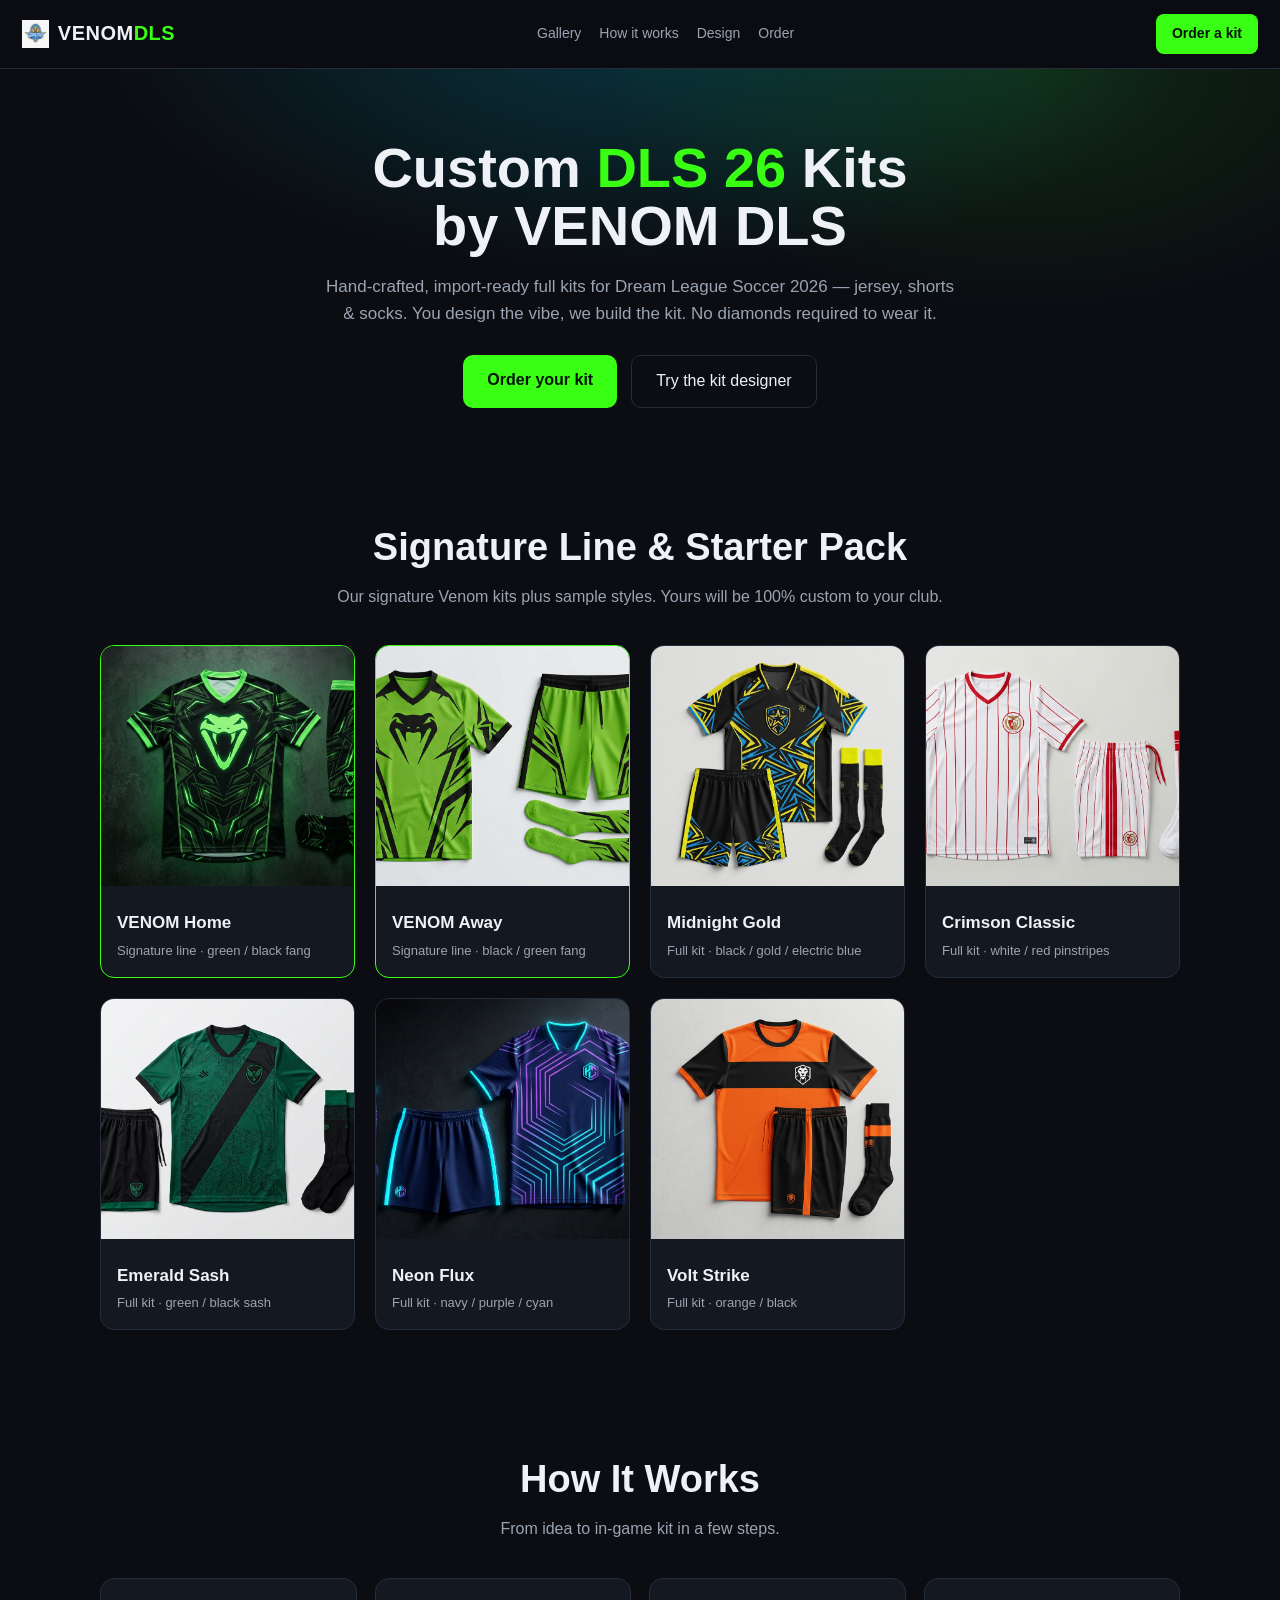
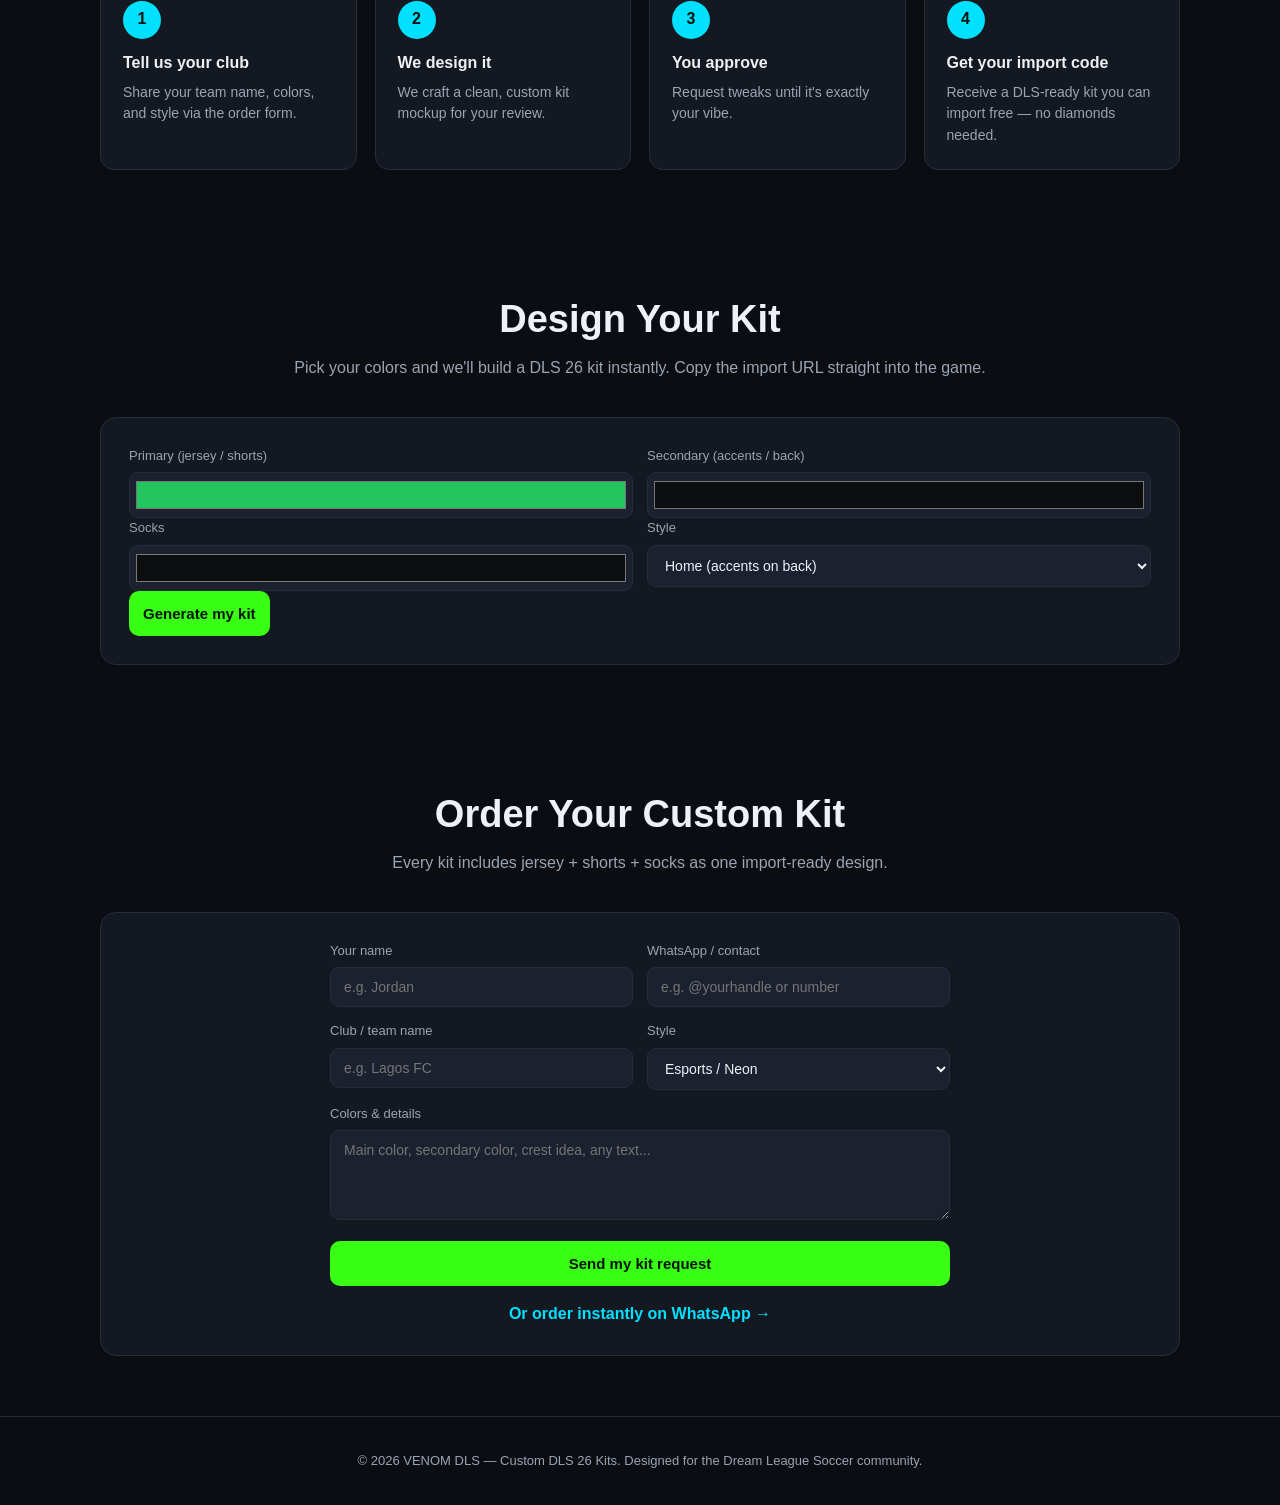
==== index.html @ 74398c33 "VENOM DLS: storefront + Supabase/Vercel-ready backend with auto kit generator" ====
<!DOCTYPE html>
<html lang="en">
<head>
<meta charset="UTF-8" />
<meta name="viewport" content="width=device-width, initial-scale=1.0" />
<title>VENOM DLS — Custom DLS 26 Kits</title>
<style>
  :root{
    --bg:#0b0d12; --panel:#141821; --panel2:#1b212e;
    --accent:#39ff14; --accent2:#00e0ff; --text:#eef1f6; --muted:#9aa4b2;
    --border:#262d3a;
  }
  *{box-sizing:border-box;margin:0;padding:0}
  html{scroll-behavior:smooth}
  body{font-family:Segoe UI,Roboto,Helvetica,Arial,sans-serif;background:var(--bg);color:var(--text);line-height:1.55}
  a{color:inherit;text-decoration:none}

  nav{position:sticky;top:0;z-index:50;display:flex;justify-content:space-between;align-items:center;
      padding:14px 22px;background:rgba(11,13,18,.85);backdrop-filter:blur(8px);border-bottom:1px solid var(--border)}
  .brand{display:flex;align-items:center;font-weight:800;font-size:20px;letter-spacing:.5px}
  .brand span{color:var(--accent)}
  .brand-logo{height:28px;width:auto;margin-right:9px;mix-blend-mode:screen}
  .nav-links{display:flex;gap:18px;font-size:14px;color:var(--muted)}
  .nav-links a:hover{color:var(--text)}
  .cta-btn{background:var(--accent);color:#04130a;font-weight:700;padding:9px 16px;border-radius:8px;font-size:14px}
  .cta-btn:hover{opacity:.9}

  header{text-align:center;padding:70px 20px 50px;background:
      radial-gradient(900px 400px at 50% -10%, rgba(0,224,255,.18), transparent 60%),
      radial-gradient(700px 400px at 80% 0%, rgba(57,255,20,.12), transparent 60%)}
  header h1{font-size:clamp(30px,6vw,56px);font-weight:800;line-height:1.05}
  header h1 b{color:var(--accent)}
  header p{max-width:640px;margin:18px auto 28px;color:var(--muted);font-size:17px}
  .hero-btns{display:flex;gap:14px;justify-content:center;flex-wrap:wrap}
  .btn-primary{background:var(--accent);color:#04130a;font-weight:700;padding:13px 24px;border-radius:10px}
  .btn-ghost{border:1px solid var(--border);padding:13px 24px;border-radius:10px;color:var(--text)}

  section{padding:60px 20px;max-width:1120px;margin:0 auto}
  .sec-head{text-align:center;margin-bottom:36px}
  .sec-head h2{font-size:clamp(24px,4vw,38px);font-weight:800}
  .sec-head p{color:var(--muted);margin-top:8px}

  .grid{display:grid;grid-template-columns:repeat(auto-fit,minmax(220px,1fr));gap:20px}
  .card{background:var(--panel);border:1px solid var(--border);border-radius:14px;overflow:hidden;transition:transform .2s,border-color .2s}
  .card:hover{transform:translateY(-4px);border-color:var(--accent)}
  .card img{width:100%;height:240px;object-fit:cover;background:#0e1118}
  .card .body{padding:16px}
  .card .body h3{font-size:17px;font-weight:700}
  .card .body p{color:var(--muted);font-size:13px;margin-top:4px}

  .steps{display:grid;grid-template-columns:repeat(auto-fit,minmax(220px,1fr));gap:18px}
  .step{background:var(--panel);border:1px solid var(--border);border-radius:14px;padding:22px}
  .step .num{width:38px;height:38px;border-radius:50%;background:var(--accent2);color:#04130a;font-weight:800;
            display:flex;align-items:center;justify-content:center;margin-bottom:12px}
  .step h3{font-size:16px;margin-bottom:6px}
  .step p{color:var(--muted);font-size:14px}

  .order{background:var(--panel);border:1px solid var(--border);border-radius:16px;padding:28px}
  form{display:grid;gap:14px;max-width:620px;margin:0 auto}
  .row{display:grid;grid-template-columns:1fr 1fr;gap:14px}
  label{font-size:13px;color:var(--muted);display:block;margin-bottom:6px}
  input,select,textarea{width:100%;background:var(--panel2);border:1px solid var(--border);color:var(--text);
            padding:11px 13px;border-radius:9px;font-size:14px;font-family:inherit}
  input[type=color]{height:46px;padding:4px;cursor:pointer}
  input:focus,select:focus,textarea:focus{outline:none;border-color:var(--accent)}
  textarea{resize:vertical;min-height:90px}
  .submit{background:var(--accent);color:#04130a;font-weight:700;border:none;padding:14px;border-radius:10px;font-size:15px;cursor:pointer}
  .wa{display:block;text-align:center;margin-top:16px;color:var(--accent2);font-weight:600}

  footer{text-align:center;padding:34px 20px;color:var(--muted);font-size:13px;border-top:1px solid var(--border)}
  @media(max-width:560px){.row{grid-template-columns:1fr}.nav-links{display:none}}
</style>
</head>
<body>

<nav>
  <div class="brand"><img src="image-search/dream-league-soccer-dls-logo-png-2.png" alt="DLS" class="brand-logo" />VENOM<span> DLS</span></div>
  <div class="nav-links">
    <a href="#gallery">Gallery</a>
    <a href="#how">How it works</a>
    <a href="#designer">Design</a>
    <a href="#order">Order</a>
  </div>
  <a class="cta-btn" href="#order">Order a kit</a>
</nav>

<header>
  <h1>Custom <b>DLS 26</b> Kits<br/>by VENOM DLS</h1>
  <p>Hand-crafted, import-ready full kits for Dream League Soccer 2026 — jersey, shorts & socks. You design the vibe, we build the kit. No diamonds required to wear it.</p>
  <div class="hero-btns">
    <a class="btn-primary" href="#order">Order your kit</a>
    <a class="btn-ghost" href="#designer">Try the kit designer</a>
  </div>
</header>

<section id="gallery">
  <div class="sec-head">
    <h2>Signature Line & Starter Pack</h2>
    <p>Our signature Venom kits plus sample styles. Yours will be 100% custom to your club.</p>
  </div>
  <div class="grid">
    <div class="card" style="border-color:var(--accent)">
      <img src="dls26_venom_home.png" alt="VENOM Home signature kit" />
      <div class="body"><h3>VENOM Home</h3><p>Signature line · green / black fang</p></div>
    </div>
    <div class="card" style="border-color:var(--accent)">
      <img src="dls26_venom_away.png" alt="VENOM Away signature kit" />
      <div class="body"><h3>VENOM Away</h3><p>Signature line · black / green fang</p></div>
    </div>
    <div class="card">
      <img src="dls26_fullkit_gold.png" alt="Midnight Gold full kit" />
      <div class="body"><h3>Midnight Gold</h3><p>Full kit · black / gold / electric blue</p></div>
    </div>
    <div class="card">
      <img src="dls26_fullkit_crimson.png" alt="Crimson Classic full kit" />
      <div class="body"><h3>Crimson Classic</h3><p>Full kit · white / red pinstripes</p></div>
    </div>
    <div class="card">
      <img src="dls26_fullkit_emerald.png" alt="Emerald Sash full kit" />
      <div class="body"><h3>Emerald Sash</h3><p>Full kit · green / black sash</p></div>
    </div>
    <div class="card">
      <img src="dls26_fullkit_neon.png" alt="Neon Flux full kit" />
      <div class="body"><h3>Neon Flux</h3><p>Full kit · navy / purple / cyan</p></div>
    </div>
    <div class="card">
      <img src="dls26_fullkit_volt.png" alt="Volt Strike full kit" />
      <div class="body"><h3>Volt Strike</h3><p>Full kit · orange / black</p></div>
    </div>
  </div>
</section>

<section id="how">
  <div class="sec-head">
    <h2>How It Works</h2>
    <p>From idea to in-game kit in a few steps.</p>
  </div>
  <div class="steps">
    <div class="step"><div class="num">1</div><h3>Tell us your club</h3><p>Share your team name, colors, and style via the order form.</p></div>
    <div class="step"><div class="num">2</div><h3>We design it</h3><p>We craft a clean, custom kit mockup for your review.</p></div>
    <div class="step"><div class="num">3</div><h3>You approve</h3><p>Request tweaks until it's exactly your vibe.</p></div>
    <div class="step"><div class="num">4</div><h3>Get your import code</h3><p>Receive a DLS-ready kit you can import free — no diamonds needed.</p></div>
  </div>
</section>

<section id="designer">
  <div class="sec-head">
    <h2>Design Your Kit</h2>
    <p>Pick your colors and we'll build a DLS 26 kit instantly. Copy the import URL straight into the game.</p>
  </div>
  <div class="order">
    <div class="row">
      <div><label>Primary (jersey / shorts)</label><input type="color" id="d-primary" value="#22C55E" /></div>
      <div><label>Secondary (accents / back)</label><input type="color" id="d-secondary" value="#0C0E10" /></div>
    </div>
    <div class="row">
      <div><label>Socks</label><input type="color" id="d-socks" value="#0C0E10" /></div>
      <div><label>Style</label>
        <select id="d-style">
          <option value="home">Home (accents on back)</option>
          <option value="away">Away (primary on back)</option>
        </select>
      </div>
    </div>
    <button class="submit" id="d-generate" type="button">Generate my kit</button>
    <div id="d-result" style="margin-top:20px;text-align:center;display:none">
      <img id="d-img" alt="Generated kit" style="max-width:260px;border-radius:12px;border:1px solid var(--border);background:#0e1118" />
      <p style="margin-top:12px;color:var(--muted);font-size:13px">Import URL (paste into DLS → My Club → Customise → Kit → Custom Kit):</p>
      <input id="d-url" readonly style="width:100%;background:var(--panel2);border:1px solid var(--border);color:var(--text);padding:10px;border-radius:8px;font-size:13px" />
    </div>
  </div>
</section>

<section id="order">
  <div class="sec-head">
    <h2>Order Your Custom Kit</h2>
    <p style="color:var(--muted);margin-top:8px">Every kit includes jersey + shorts + socks as one import-ready design.</p>
  </div>
  <div class="order">
    <form id="orderForm" action="/api/orders" method="POST">
      <div class="row">
        <div>
          <label>Your name</label>
          <input type="text" name="name" placeholder="e.g. Jordan" required />
        </div>
        <div>
          <label>WhatsApp / contact</label>
          <input type="text" name="contact" placeholder="e.g. @yourhandle or number" required />
        </div>
      </div>
      <div class="row">
        <div>
          <label>Club / team name</label>
          <input type="text" name="club" placeholder="e.g. Lagos FC" required />
        </div>
        <div>
          <label>Style</label>
          <select name="style">
            <option>Esports / Neon</option>
            <option>Classic / Clean</option>
            <option>Bold / Energetic</option>
            <option>Surprise me</option>
          </select>
        </div>
      </div>
      <div>
        <label>Colors & details</label>
        <textarea name="details" placeholder="Main color, secondary color, crest idea, any text..."></textarea>
      </div>
      <button class="submit" type="submit">Send my kit request</button>
    </form>
    <p id="orderStatus" style="text-align:center;color:var(--accent);margin-top:14px;font-weight:600"></p>
    <a class="wa" href="https://wa.me/2348021016309?text=Hi%20VENOM%20DLS%2C%20I%20want%20a%20custom%20DLS%2026%20kit">Or order instantly on WhatsApp →</a>
  </div>
</section>

<footer>
  © 2026 VENOM DLS — Custom DLS 26 Kits. Designed for the Dream League Soccer community.
</footer>

<script>
  // Order form -> backend
  const form = document.getElementById('orderForm');
  form.addEventListener('submit', async (e) => {
    e.preventDefault();
    const data = Object.fromEntries(new FormData(form).entries());
    try {
      const res = await fetch('/api/orders', {
        method: 'POST',
        headers: { 'Content-Type': 'application/json' },
        body: JSON.stringify(data)
      });
      const j = await res.json();
      document.getElementById('orderStatus').textContent = 'Order received! We\'ll reach out on WhatsApp. 🐍';
      form.reset();
    } catch (err) {
      document.getElementById('orderStatus').textContent = 'Something went wrong — please use WhatsApp instead.';
    }
  });

  // Kit designer -> backend
  document.getElementById('d-generate').addEventListener('click', async () => {
    const body = {
      primary: document.getElementById('d-primary').value,
      secondary: document.getElementById('d-secondary').value,
      socks: document.getElementById('d-socks').value,
      style: document.getElementById('d-style').value,
      club: 'custom'
    };
    const btn = document.getElementById('d-generate');
    btn.textContent = 'Building...';
    try {
      const res = await fetch('/api/generate', {
        method: 'POST',
        headers: { 'Content-Type': 'application/json' },
        body: JSON.stringify(body)
      });
      const j = await res.json();
      document.getElementById('d-img').src = j.url;
      document.getElementById('d-url').value = j.url;
      document.getElementById('d-result').style.display = 'block';
    } catch (e) {}
    btn.textContent = 'Generate my kit';
  });
</script>

</body>
</html>
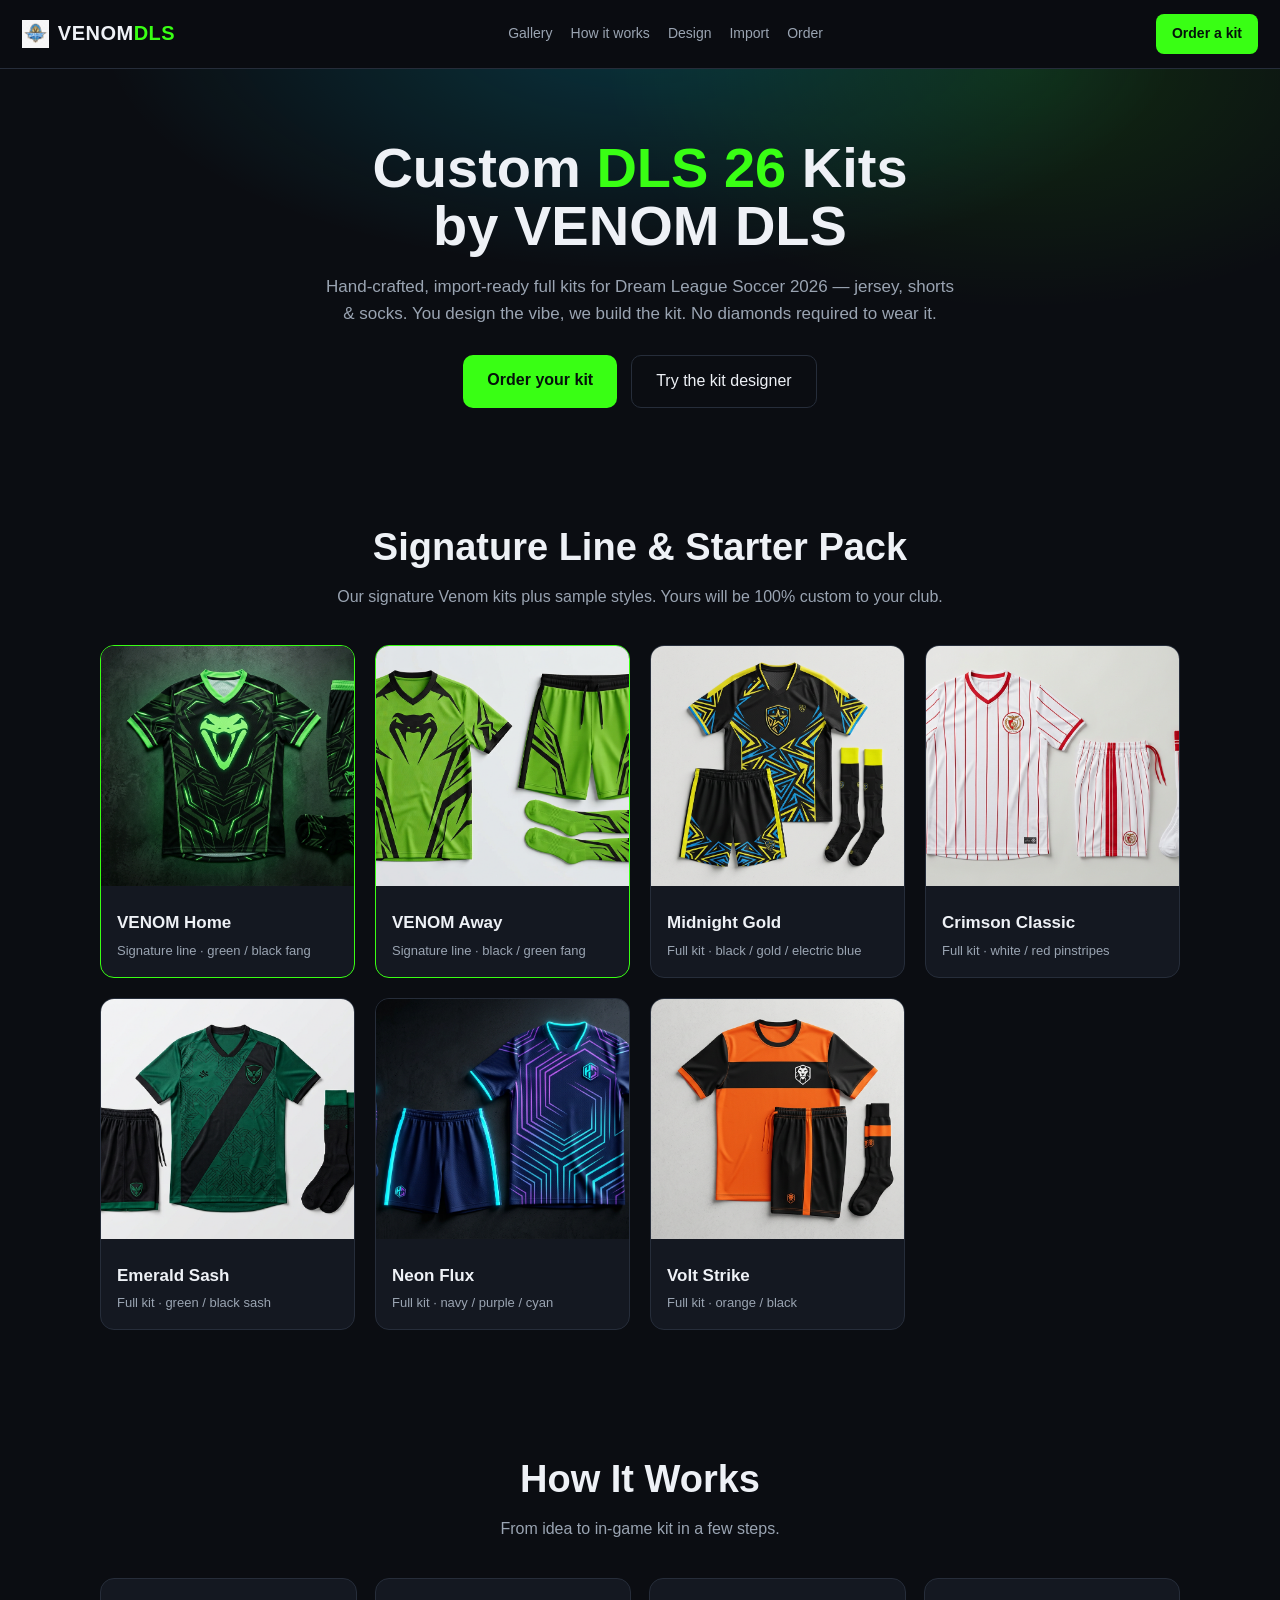
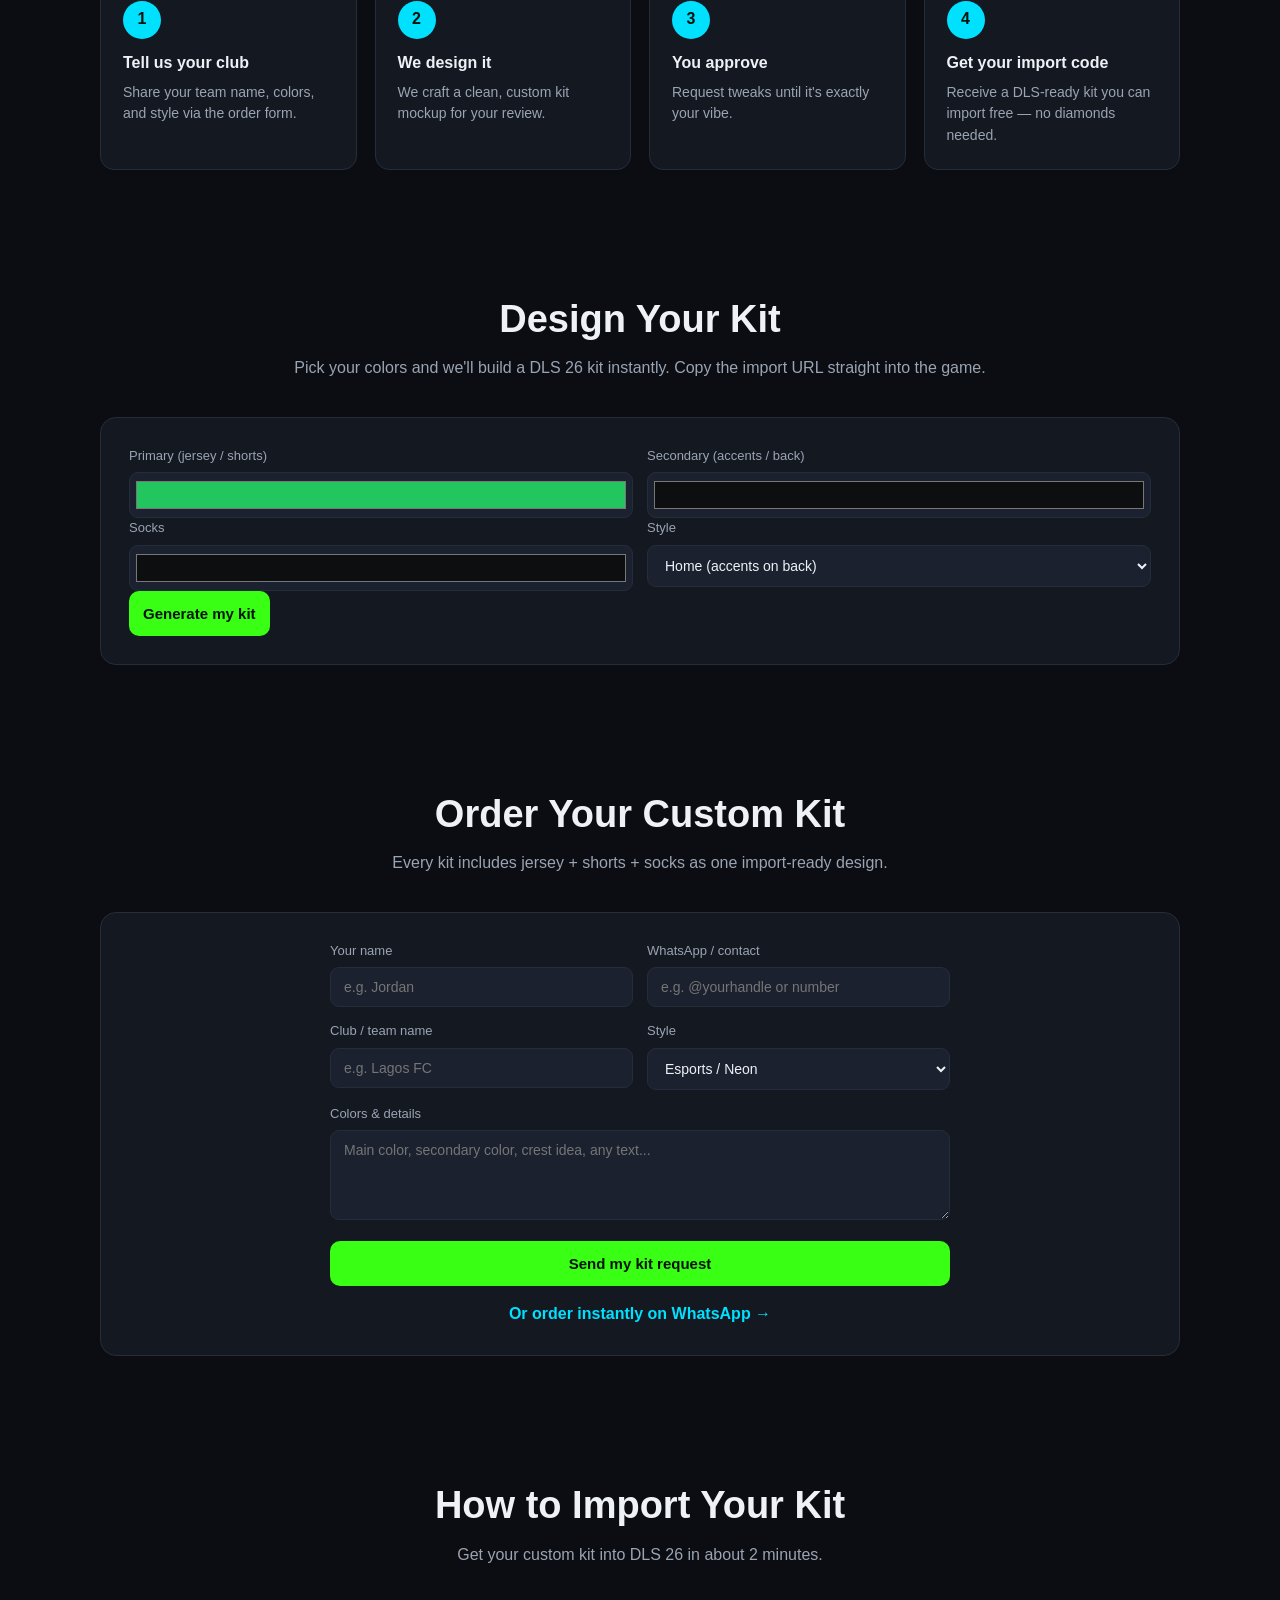
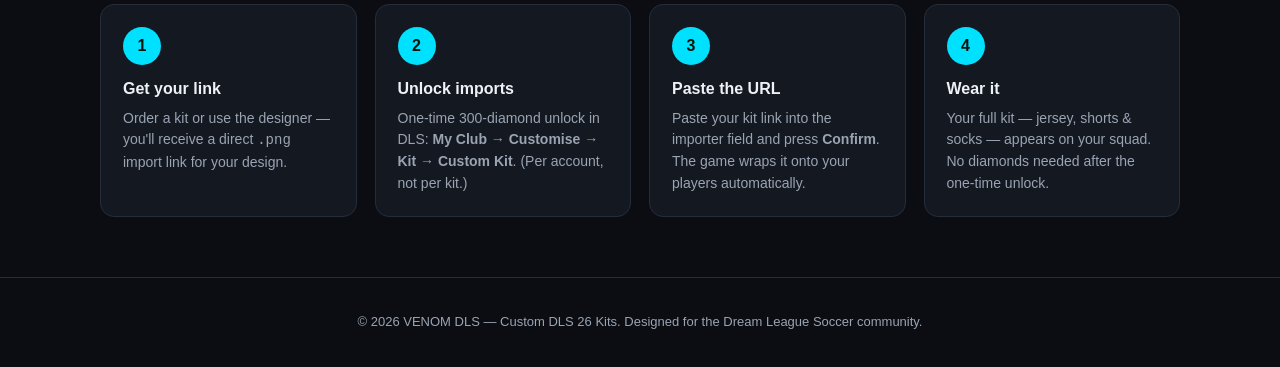
==== commit 21160870: "Add content calendar, How-to-Import guide, meta/OG tags + favicon" ====
--- a/index.html
+++ b/index.html
@@ -4,6 +4,12 @@
 <meta charset="UTF-8" />
 <meta name="viewport" content="width=device-width, initial-scale=1.0" />
 <title>VENOM DLS — Custom DLS 26 Kits</title>
+<meta name="description" content="Custom Dream League Soccer 2026 kits by VENOM DLS — jersey, shorts & socks, import-ready. Design your club's kit and order via WhatsApp." />
+<meta property="og:title" content="VENOM DLS — Custom DLS 26 Kits" />
+<meta property="og:description" content="Import-ready custom DLS 26 kits. Design your club's jersey, shorts & socks." />
+<meta property="og:image" content="/dls26_showcase1.png" />
+<meta name="twitter:card" content="summary_large_image" />
+<link rel="icon" href="/favicon.png" />
 <style>
   :root{
     --bg:#0b0d12; --panel:#141821; --panel2:#1b212e;
@@ -79,6 +85,7 @@
     <a href="#gallery">Gallery</a>
     <a href="#how">How it works</a>
     <a href="#designer">Design</a>
+    <a href="#import">Import</a>
     <a href="#order">Order</a>
   </div>
   <a class="cta-btn" href="#order">Order a kit</a>
@@ -211,6 +218,19 @@
     </form>
     <p id="orderStatus" style="text-align:center;color:var(--accent);margin-top:14px;font-weight:600"></p>
     <a class="wa" href="https://wa.me/2348021016309?text=Hi%20VENOM%20DLS%2C%20I%20want%20a%20custom%20DLS%2026%20kit">Or order instantly on WhatsApp →</a>
+  </div>
+</section>
+
+<section id="import">
+  <div class="sec-head">
+    <h2>How to Import Your Kit</h2>
+    <p>Get your custom kit into DLS 26 in about 2 minutes.</p>
+  </div>
+  <div class="steps">
+    <div class="step"><div class="num">1</div><h3>Get your link</h3><p>Order a kit or use the designer — you'll receive a direct <code>.png</code> import link for your design.</p></div>
+    <div class="step"><div class="num">2</div><h3>Unlock imports</h3><p>One-time 300-diamond unlock in DLS: <b>My Club → Customise → Kit → Custom Kit</b>. (Per account, not per kit.)</p></div>
+    <div class="step"><div class="num">3</div><h3>Paste the URL</h3><p>Paste your kit link into the importer field and press <b>Confirm</b>. The game wraps it onto your players automatically.</p></div>
+    <div class="step"><div class="num">4</div><h3>Wear it</h3><p>Your full kit — jersey, shorts & socks — appears on your squad. No diamonds needed after the one-time unlock.</p></div>
   </div>
 </section>
 
@@ -256,12 +276,23 @@
         body: JSON.stringify(body)
       });
       const j = await res.json();
-      document.getElementById('d-img').src = j.url;
-      document.getElementById('d-url').value = j.url;
+      const full = location.origin + j.url;
+      document.getElementById('d-img').src = full;
+      document.getElementById('d-url').value = full;
       document.getElementById('d-result').style.display = 'block';
     } catch (e) {}
     btn.textContent = 'Generate my kit';
   });
+
+  document.getElementById('d-copy').addEventListener('click', async () => {
+    const v = document.getElementById('d-url').value;
+    try {
+      await navigator.clipboard.writeText(v);
+      const b = document.getElementById('d-copy');
+      b.textContent = 'Copied!';
+      setTimeout(() => (b.textContent = 'Copy'), 1500);
+    } catch (e) {}
+  });
 </script>
 
 </body>
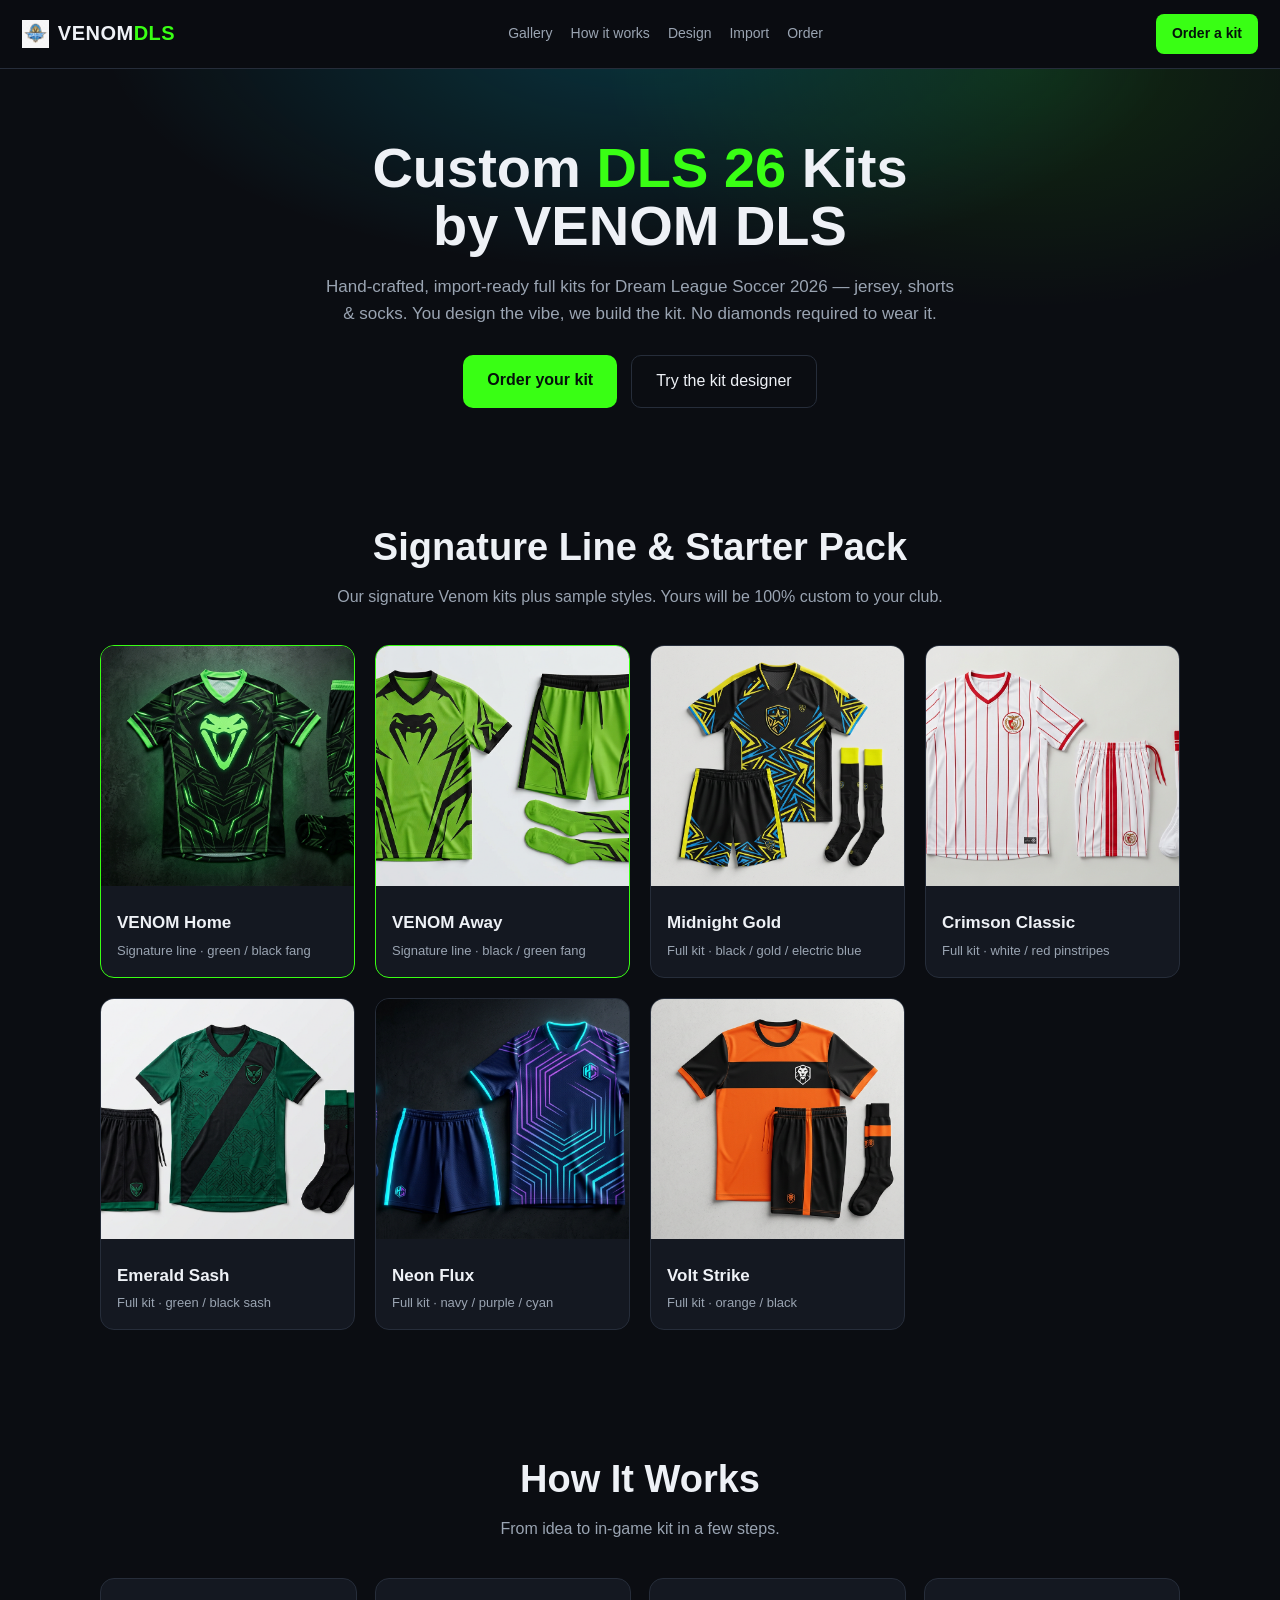
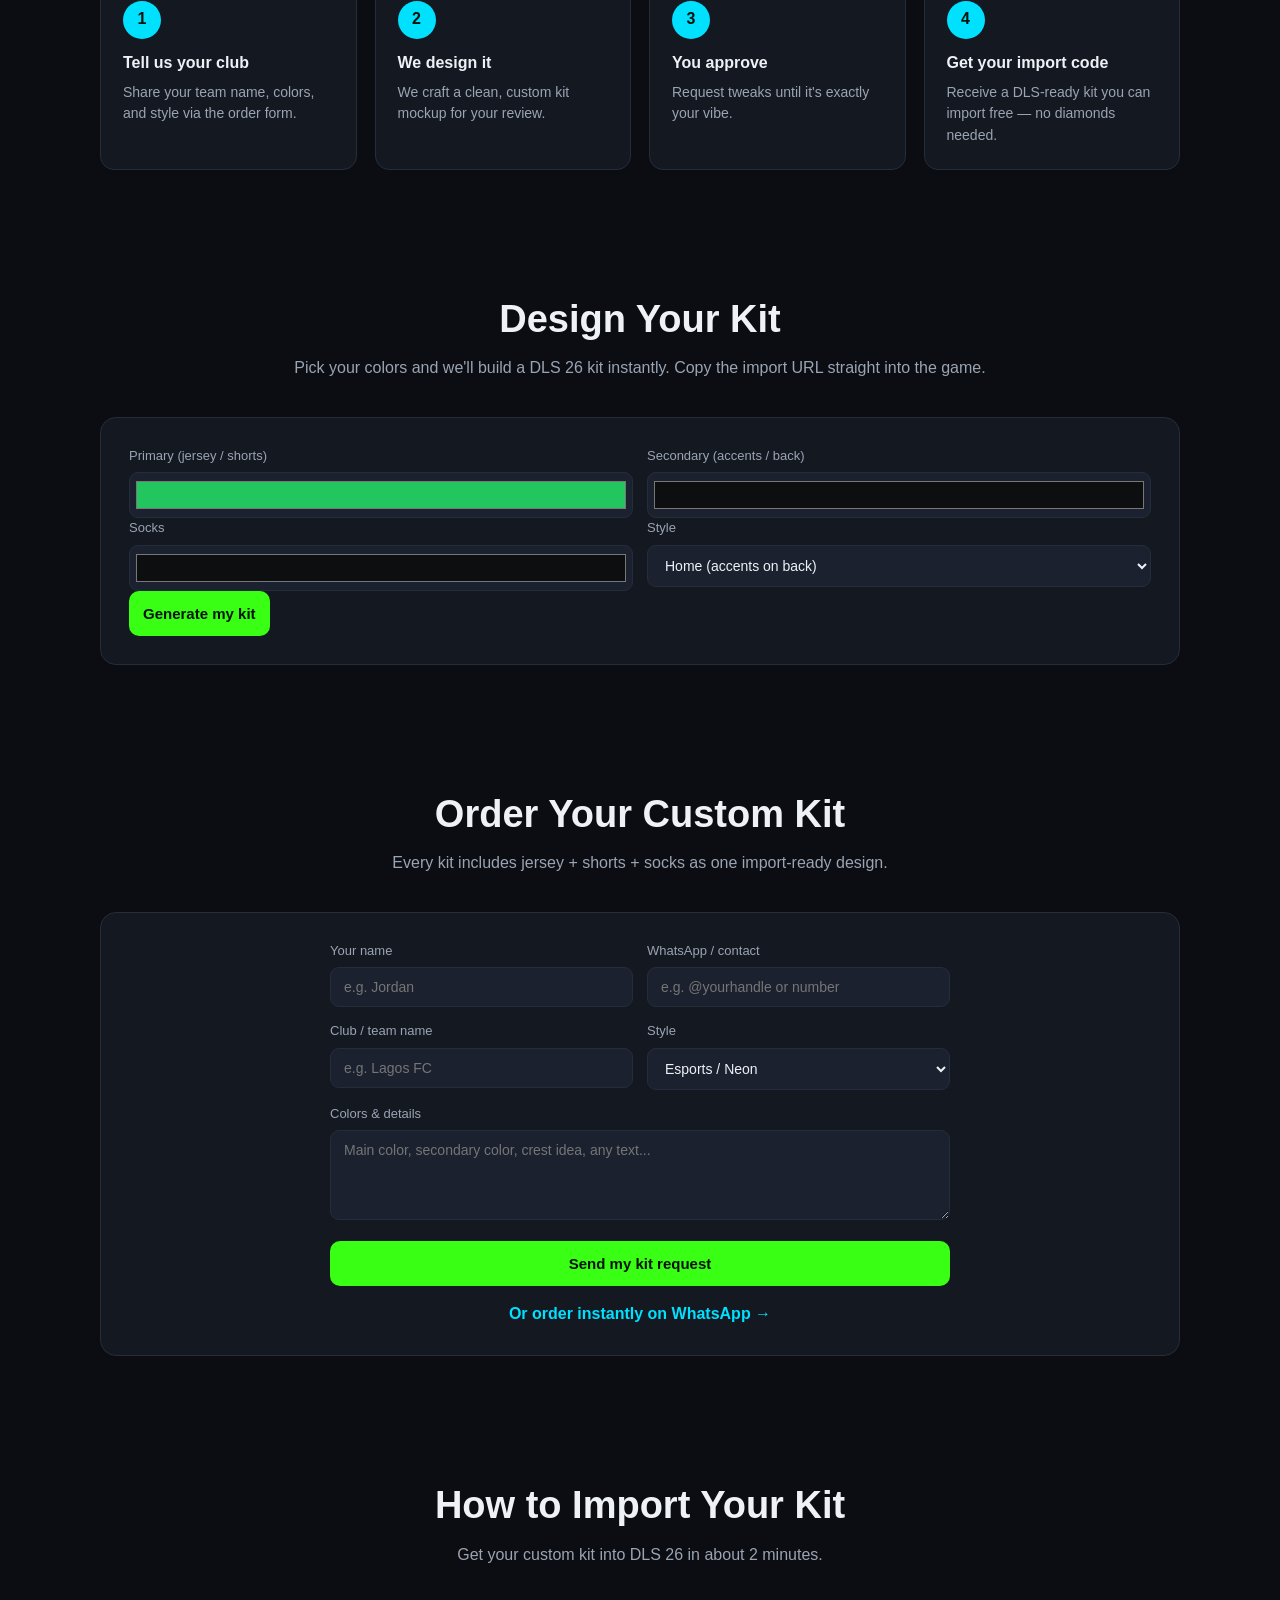
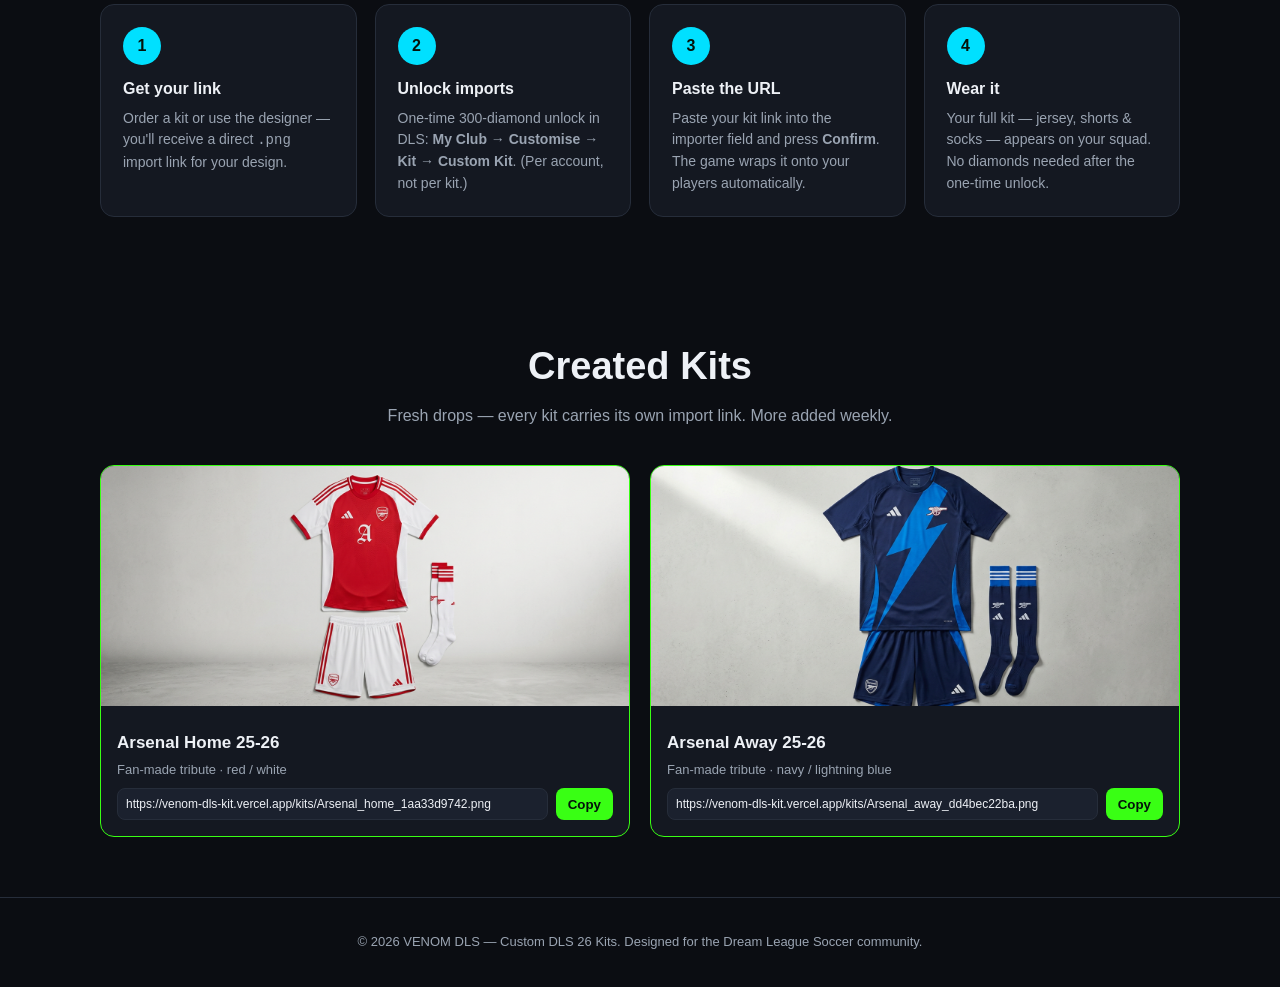
==== commit 40878318: "Add Arsenal 25-26 Home & Away kits (importable) + Created Kits showcase with copy links" ====
--- a/index.html
+++ b/index.html
@@ -231,6 +231,37 @@
     <div class="step"><div class="num">2</div><h3>Unlock imports</h3><p>One-time 300-diamond unlock in DLS: <b>My Club → Customise → Kit → Custom Kit</b>. (Per account, not per kit.)</p></div>
     <div class="step"><div class="num">3</div><h3>Paste the URL</h3><p>Paste your kit link into the importer field and press <b>Confirm</b>. The game wraps it onto your players automatically.</p></div>
     <div class="step"><div class="num">4</div><h3>Wear it</h3><p>Your full kit — jersey, shorts & socks — appears on your squad. No diamonds needed after the one-time unlock.</p></div>
+  </div>
+</section>
+
+<section id="created">
+  <div class="sec-head">
+    <h2>Created Kits</h2>
+    <p>Fresh drops — every kit carries its own import link. More added weekly.</p>
+  </div>
+  <div class="grid">
+    <div class="card" style="border-color:var(--accent)">
+      <img src="arsenal_home_mockup.png" alt="Arsenal Home 25-26" />
+      <div class="body">
+        <h3>Arsenal Home 25-26</h3>
+        <p>Fan-made tribute · red / white</p>
+        <div style="display:flex;gap:8px;margin-top:8px">
+          <input class="copy-input" readonly value="https://venom-dls-kit.vercel.app/kits/Arsenal_home_1aa33d9742.png" style="flex:1;background:var(--panel2);border:1px solid var(--border);color:var(--text);padding:8px;border-radius:8px;font-size:12px" />
+          <button class="copy-btn" type="button" style="background:var(--accent);color:#04130a;font-weight:700;border:none;padding:0 12px;border-radius:8px;cursor:pointer">Copy</button>
+        </div>
+      </div>
+    </div>
+    <div class="card" style="border-color:var(--accent)">
+      <img src="arsenal_away_mockup.png" alt="Arsenal Away 25-26" />
+      <div class="body">
+        <h3>Arsenal Away 25-26</h3>
+        <p>Fan-made tribute · navy / lightning blue</p>
+        <div style="display:flex;gap:8px;margin-top:8px">
+          <input class="copy-input" readonly value="https://venom-dls-kit.vercel.app/kits/Arsenal_away_dd4bec22ba.png" style="flex:1;background:var(--panel2);border:1px solid var(--border);color:var(--text);padding:8px;border-radius:8px;font-size:12px" />
+          <button class="copy-btn" type="button" style="background:var(--accent);color:#04130a;font-weight:700;border:none;padding:0 12px;border-radius:8px;cursor:pointer">Copy</button>
+        </div>
+      </div>
+    </div>
   </div>
 </section>
 
@@ -293,6 +324,18 @@
       setTimeout(() => (b.textContent = 'Copy'), 1500);
     } catch (e) {}
   });
+
+  document.querySelectorAll('.copy-btn').forEach(function (b) {
+    b.addEventListener('click', async () => {
+      const inp = b.parentElement.querySelector('input');
+      if (!inp) return;
+      try {
+        await navigator.clipboard.writeText(inp.value);
+        b.textContent = 'Copied!';
+        setTimeout(() => (b.textContent = 'Copy'), 1500);
+      } catch (e) {}
+    });
+  });
 </script>
 
 </body>
